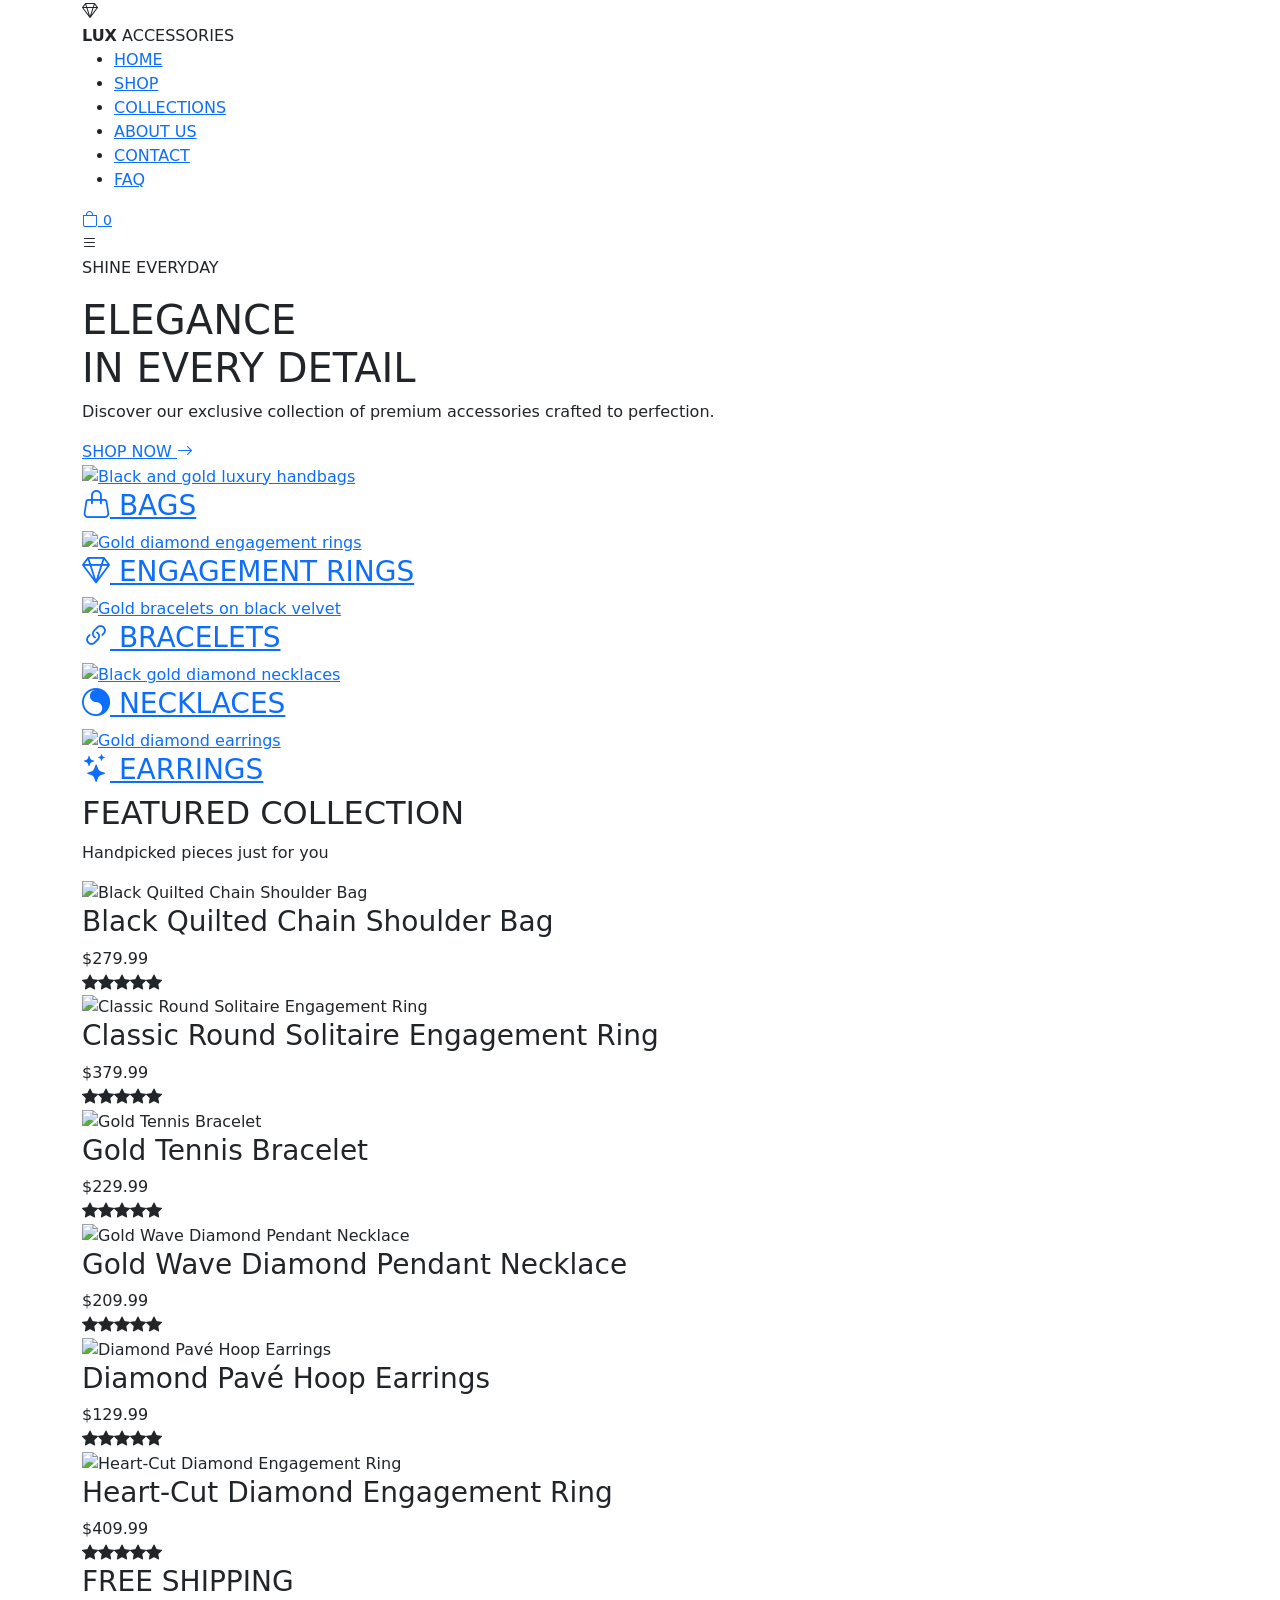
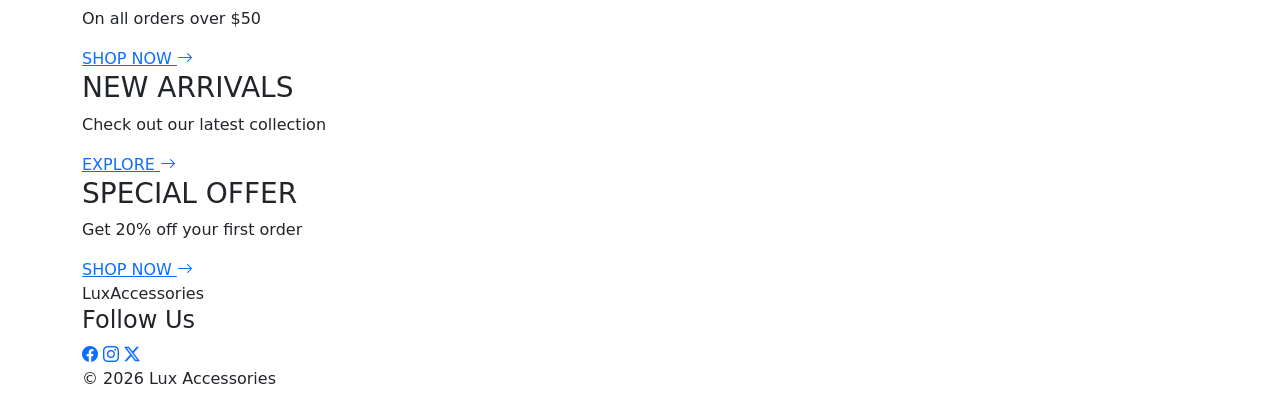
==== index.html @ 7078e69f "Add initial index.html file with layout and content for the homepage" ====
<!DOCTYPE html>
<html lang="en">
<head>
    <meta charset="UTF-8">
    <meta name="viewport" content="width=device-width, initial-scale=1.0">
    <title>Lux Accessories</title>

    <link href="https://cdn.jsdelivr.net/npm/bootstrap@5.3.3/dist/css/bootstrap.min.css" rel="stylesheet">
    <link rel="preconnect" href="https://fonts.googleapis.com">
    <link href="https://fonts.googleapis.com/css2?family=Cormorant+Garamond:wght@500;600;700&family=Montserrat:wght@400;500;600;700&display=swap" rel="stylesheet">
    <link rel="stylesheet" href="css/style.css">
    <link rel="stylesheet" href="https://cdn.jsdelivr.net/npm/bootstrap-icons@1.11.3/font/bootstrap-icons.min.css">
</head>
<body class="home-page">

    <main>

        <section class="home-hero" style="--hero-image:url('../images/hero-banner.png');">
            <div class="hero-layer"></div>

            <div class="container hero-shell">

                <header class="home-header">
                <nav class="navbar-custom home-topbar">
                    <div class="home-logo">



                        
                        <i class="bi bi-gem"></i>
                        <div>
                            <strong>LUX</strong>
                            <span>ACCESSORIES</span>
                        </div>
                    </div>

                    <ul class="nav-menu">
                        <li><a href="index.html" class="is-active">HOME</a></li>
                        <li><a href="products.html">SHOP</a></li>
                        <li><a href="collections.html">COLLECTIONS</a></li>
                        <li><a href="about.html">ABOUT US</a></li>
                        <li><a href="contact.html">CONTACT</a></li>
                        <li><a href="faq.html">FAQ</a></li>
                    </ul>

                    <div class="top-actions">
                        <a href="products.html" aria-label="Cart" class="cart-icon">
                            <i class="bi bi-bag"></i>
                            <small class="cart-count">0</small>
                        </a>
                    </div>

                    <div class="menu-btn" aria-label="Toggle navigation" role="button" tabindex="0">
                        <i class="bi bi-list"></i>
                    </div>
                </nav>
                </header>

                <div class="hero-content home-hero-content">
                    <p class="eyebrow">SHINE EVERYDAY</p>
                    <h1>
                        ELEGANCE<br>
                        IN EVERY <span>DETAIL</span>
                    </h1>
                    <p class="hero-sub">
                        Discover our exclusive collection of premium accessories crafted to perfection.
                    </p>
                    <a href="products.html" class="hero-btn">SHOP NOW <i class="bi bi-arrow-right"></i></a>
                </div>
            </div>
        </section>

        <section class="home-categories container">
            <article class="home-category-card">
                <a href="products.html?category=Bags">
                    <img src="images/black-quilted-chain-shoulder-bag.png" alt="Black and gold luxury handbags">
                    <h3><i class="bi bi-handbag"></i> BAGS</h3>
                </a>
            </article>

            <article class="home-category-card">
                <a href="products.html?category=Engagement%20Rings">
                    <img src="images/classic-round-solitaire-engagement-ring.png" alt="Gold diamond engagement rings">
                    <h3><i class="bi bi-gem"></i> ENGAGEMENT RINGS</h3>
                </a>
            </article>

            <article class="home-category-card">
                <a href="products.html?category=Bracelets">
                    <img src="images/bracelets-category-banner.png" alt="Gold bracelets on black velvet">
                    <h3><i class="bi bi-link-45deg"></i> BRACELETS</h3>
                </a>
            </article>

            <article class="home-category-card">
                <a href="products.html?category=Necklaces">
                    <img src="images/gold-wave-diamond-pendant-necklace.png" alt="Black gold diamond necklaces">
                    <h3><i class="bi bi-brilliance"></i> NECKLACES</h3>
                </a>
            </article>

            <article class="home-category-card">
                <a href="products.html?category=Earrings">
                    <img src="images/diamond-pave-hoop-earrings.png" alt="Gold diamond earrings">
                    <h3><i class="bi bi-stars"></i> EARRINGS</h3>
                </a>
            </article>
        </section>

        <section class="home-featured container">
            <div class="lux-title">
                <h2>FEATURED COLLECTION</h2>
                <p>Handpicked pieces just for you</p>
            </div>

            <div class="home-products-grid">

                <article class="home-product-card">
                    <img src="images/black-quilted-chain-shoulder-bag.png" alt="Black Quilted Chain Shoulder Bag">
                    <h3>Black Quilted Chain Shoulder Bag</h3>
                    <span>$279.99</span>
                    <div class="rating"><i class="bi bi-star-fill"></i><i class="bi bi-star-fill"></i><i class="bi bi-star-fill"></i><i class="bi bi-star-fill"></i><i class="bi bi-star-fill"></i></div>
                </article>

                <article class="home-product-card">
                    <img src="images/classic-round-solitaire-engagement-ring.png" alt="Classic Round Solitaire Engagement Ring">
                    <h3>Classic Round Solitaire Engagement Ring</h3>
                    <span>$379.99</span>
                    <div class="rating"><i class="bi bi-star-fill"></i><i class="bi bi-star-fill"></i><i class="bi bi-star-fill"></i><i class="bi bi-star-fill"></i><i class="bi bi-star-fill"></i></div>
                </article>

                <article class="home-product-card">
                    <img src="images/gold-tennis-bracelet.png" alt="Gold Tennis Bracelet">
                    <h3>Gold Tennis Bracelet</h3>
                    <span>$229.99</span>
                    <div class="rating"><i class="bi bi-star-fill"></i><i class="bi bi-star-fill"></i><i class="bi bi-star-fill"></i><i class="bi bi-star-fill"></i><i class="bi bi-star-fill"></i></div>
                </article>

                <article class="home-product-card">
                    <img src="images/gold-wave-diamond-pendant-necklace.png" alt="Gold Wave Diamond Pendant Necklace">
                    <h3>Gold Wave Diamond Pendant Necklace</h3>
                    <span>$209.99</span>
                    <div class="rating"><i class="bi bi-star-fill"></i><i class="bi bi-star-fill"></i><i class="bi bi-star-fill"></i><i class="bi bi-star-fill"></i><i class="bi bi-star-fill"></i></div>
                </article>

                <article class="home-product-card">
                    <img src="images/diamond-pave-hoop-earrings.png" alt="Diamond Pavé Hoop Earrings">
                    <h3>Diamond Pavé Hoop Earrings</h3>
                    <span>$129.99</span>
                    <div class="rating"><i class="bi bi-star-fill"></i><i class="bi bi-star-fill"></i><i class="bi bi-star-fill"></i><i class="bi bi-star-fill"></i><i class="bi bi-star-fill"></i></div>
                </article>

                <article class="home-product-card">
                    <img src="images/heart-cut-diamond-engagement-ring.png" alt="Heart-Cut Diamond Engagement Ring">
                    <h3>Heart-Cut Diamond Engagement Ring</h3>
                    <span>$409.99</span>
                    <div class="rating"><i class="bi bi-star-fill"></i><i class="bi bi-star-fill"></i><i class="bi bi-star-fill"></i><i class="bi bi-star-fill"></i><i class="bi bi-star-fill"></i></div>
                </article>
            </div>
        </section>

        <section class="home-offers container">
            <article class="offer-card offer-shipping">
                <div class="offer-overlay">
                    <h3>FREE SHIPPING</h3>
                    <p>On all orders over $50</p>
                    <a href="products.html">SHOP NOW <i class="bi bi-arrow-right"></i></a>
                </div>
            </article>

            <article class="offer-card offer-arrivals">
                <div class="offer-overlay">
                    <h3>NEW ARRIVALS</h3>
                    <p>Check out our latest collection</p>
                    <a href="collections.html">EXPLORE <i class="bi bi-arrow-right"></i></a>
                </div>
            </article>

            <article class="offer-card offer-special">
                <div class="offer-overlay">
                    <h3>SPECIAL OFFER</h3>
                    <p>Get 20% off your first order</p>
                    <a href="products.html">SHOP NOW <i class="bi bi-arrow-right"></i></a>
                </div>
            </article>
        </section>

    </main>

    <footer class="site-footer">
        <div class="container footer-content">
            <div class="footer-left">
                <div class="logo">Lux<span>Accessories</span></div>
            </div>

            <div class="footer-center">
                <h4>Follow Us</h4>
                <div class="social-icons">
                    <a href="#" aria-label="Facebook"><i class="bi bi-facebook"></i></a>
                    <a href="#" aria-label="Instagram"><i class="bi bi-instagram"></i></a>
                    <a href="#" aria-label="X (Twitter)"><i class="bi bi-twitter-x"></i></a>
                </div>
            </div>

            <div class="footer-right">
                <p>&copy; 2026 Lux Accessories</p>
            </div>
        </div>
    </footer>

    <script src="js/Cart.js"></script>
    <script src="js/script.js"></script>
</body>
</html>
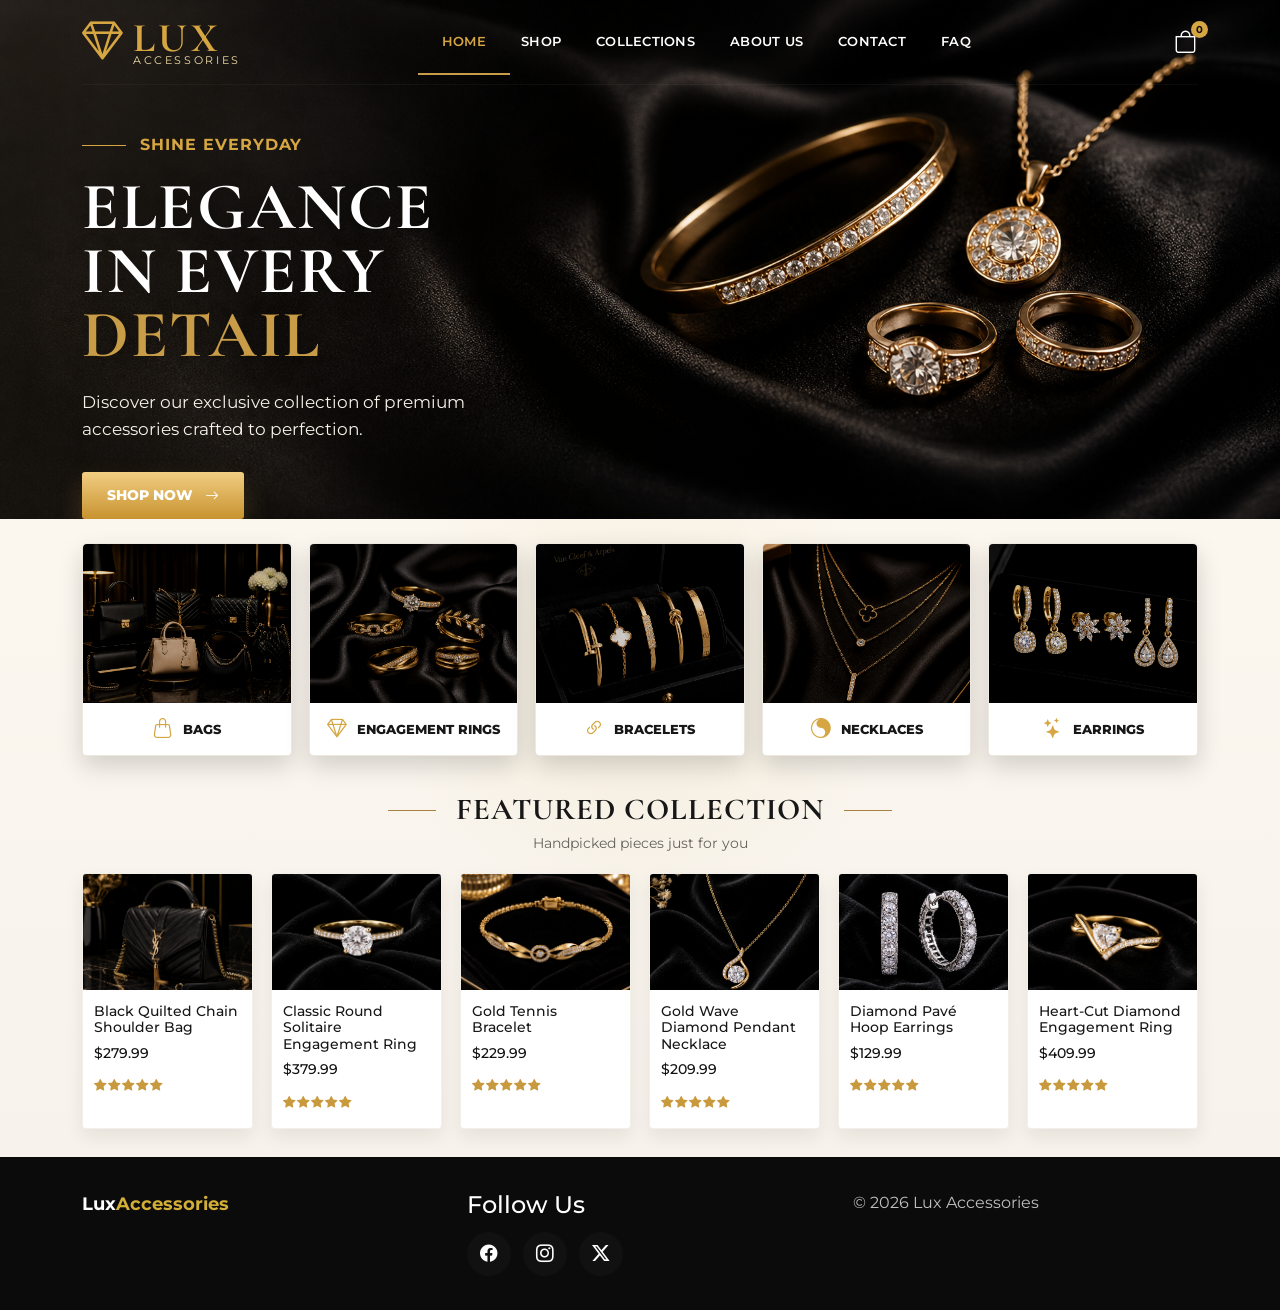
==== commit d3ad91d7: "Update index layout" ====
--- a/index.html
+++ b/index.html
@@ -73,14 +73,14 @@
         <section class="home-categories container">
             <article class="home-category-card">
                 <a href="products.html?category=Bags">
-                    <img src="images/black-quilted-chain-shoulder-bag.png" alt="Black and gold luxury handbags">
+                    <img src="images/Royal Luxury Bags Collection.png" alt="Black and gold luxury handbags">
                     <h3><i class="bi bi-handbag"></i> BAGS</h3>
                 </a>
             </article>
 
             <article class="home-category-card">
                 <a href="products.html?category=Engagement%20Rings">
-                    <img src="images/classic-round-solitaire-engagement-ring.png" alt="Gold diamond engagement rings">
+                    <img src="images/gold-cuff-bangle-bracelet.png" alt="Gold diamond engagement rings">
                     <h3><i class="bi bi-gem"></i> ENGAGEMENT RINGS</h3>
                 </a>
             </article>
@@ -94,14 +94,14 @@
 
             <article class="home-category-card">
                 <a href="products.html?category=Necklaces">
-                    <img src="images/gold-wave-diamond-pendant-necklace.png" alt="Black gold diamond necklaces">
+                    <img src="images/layered-gold-Necklace.png" alt="Black gold diamond necklaces">
                     <h3><i class="bi bi-brilliance"></i> NECKLACES</h3>
                 </a>
             </article>
 
             <article class="home-category-card">
                 <a href="products.html?category=Earrings">
-                    <img src="images/diamond-pave-hoop-earrings.png" alt="Gold diamond earrings">
+                    <img src="images/Royal Elegance Earrings Set.png" alt="Gold diamond earrings">
                     <h3><i class="bi bi-stars"></i> EARRINGS</h3>
                 </a>
             </article>
@@ -159,32 +159,6 @@
             </div>
         </section>
 
-        <section class="home-offers container">
-            <article class="offer-card offer-shipping">
-                <div class="offer-overlay">
-                    <h3>FREE SHIPPING</h3>
-                    <p>On all orders over $50</p>
-                    <a href="products.html">SHOP NOW <i class="bi bi-arrow-right"></i></a>
-                </div>
-            </article>
-
-            <article class="offer-card offer-arrivals">
-                <div class="offer-overlay">
-                    <h3>NEW ARRIVALS</h3>
-                    <p>Check out our latest collection</p>
-                    <a href="collections.html">EXPLORE <i class="bi bi-arrow-right"></i></a>
-                </div>
-            </article>
-
-            <article class="offer-card offer-special">
-                <div class="offer-overlay">
-                    <h3>SPECIAL OFFER</h3>
-                    <p>Get 20% off your first order</p>
-                    <a href="products.html">SHOP NOW <i class="bi bi-arrow-right"></i></a>
-                </div>
-            </article>
-        </section>
-
     </main>
 
     <footer class="site-footer">
--- a/css/style.css
+++ b/css/style.css
@@ -0,0 +1,2317 @@
+/* =========================
+   GOOGLE FONT
+========================= */
+
+*{
+    margin:0;
+    padding:0;
+    box-sizing:border-box;
+}
+
+:root{
+    --gold:#d4af37;
+    --black:#111111;
+    --dark:#1c1c1c;
+    --light:#f8f7f4;
+    --white:#ffffff;
+    --shadow:0 10px 25px rgba(0,0,0,.12);
+    --transition:.35s ease;
+    --lux-hero-image:url("../images/hero-banner.png");
+}
+
+body{
+    font-family:'Montserrat',sans-serif;
+    background:var(--light);
+    color:var(--black);
+    overflow-x:hidden;
+}
+
+/* =========================
+   HEADER
+========================= */
+
+.header{
+    background:var(--black);
+    position:sticky;
+    top:0;
+    z-index:1000;
+}
+
+.navbar-custom{
+    display:flex;
+    justify-content:space-between;
+    align-items:center;
+    min-height:80px;
+}
+
+.logo{
+    font-size:1.8rem;
+    font-weight:700;
+    color:white;
+}
+
+.logo span{
+    color:var(--gold);
+}
+
+.nav-menu{
+    display:flex;
+    gap:30px;
+    list-style:none;
+}
+
+.nav-menu a{
+    color:white;
+    text-decoration:none;
+    transition:var(--transition);
+    font-weight:500;
+}
+
+.nav-menu a:hover{
+    color:var(--gold);
+}
+
+.menu-btn{
+    display:none;
+    color:white;
+    font-size:2rem;
+    cursor:pointer;
+    line-height:1;
+}
+
+/* =========================
+   HERO
+========================= */
+
+.hero{
+    height:90vh;
+
+    background:
+    linear-gradient(
+        rgba(0,0,0,.55),
+        rgba(0,0,0,.55)
+    ),
+    var(--lux-hero-image);
+
+    background-size:cover;
+    background-position:center;
+
+    display:flex;
+    justify-content:center;
+    align-items:center;
+
+    text-align:center;
+
+    position:relative;
+}
+
+.hero-content{
+    color:white;
+    max-width:800px;
+    z-index:2;
+
+    animation:fadeUp 1s ease;
+}
+
+.hero h1{
+    font-size:4rem;
+    margin-bottom:20px;
+}
+
+.hero p{
+    font-size:1.1rem;
+    margin-bottom:30px;
+}
+
+.hero-btn{
+    display:inline-block;
+
+    background:var(--gold);
+
+    color:white;
+
+    text-decoration:none;
+
+    padding:15px 35px;
+
+    border-radius:50px;
+
+    transition:var(--transition);
+}
+
+.hero-btn:hover{
+    transform:translateY(-5px);
+}
+
+/* =========================
+   TITLES
+========================= */
+
+.section-title{
+    text-align:center;
+    margin-bottom:50px;
+}
+
+.section-title h2{
+    font-size:2.3rem;
+    margin-bottom:10px;
+}
+
+.section-title p{
+    color:#666;
+}
+
+/* =========================
+   CATEGORIES
+========================= */
+
+.categories{
+    padding:100px 0;
+}
+
+.categories-grid{
+
+    display:grid;
+
+    grid-template-columns:
+    repeat(3,1fr);
+
+    gap:25px;
+}
+
+.category-card{
+
+    background:white;
+
+    border-radius:20px;
+
+    overflow:hidden;
+
+    box-shadow:var(--shadow);
+
+    transition:var(--transition);
+}
+
+.category-card:hover{
+    transform:translateY(-10px);
+}
+
+.category-card img{
+
+    width:100%;
+
+    height:260px;
+
+    object-fit:cover;
+}
+
+.category-card h3{
+    text-align:center;
+    padding:20px;
+}
+
+/* =========================
+   FEATURED PRODUCTS
+========================= */
+
+.featured-products{
+    background:white;
+    padding:100px 0;
+}
+
+.products-grid{
+
+    display:grid;
+
+    grid-template-columns:
+    repeat(4,1fr);
+
+    gap:25px;
+}
+
+.product-card{
+
+    background:white;
+
+    border-radius:20px;
+
+    overflow:hidden;
+
+    box-shadow:var(--shadow);
+
+    transition:var(--transition);
+
+    text-align:center;
+}
+
+.product-card:hover{
+    transform:translateY(-10px);
+}
+
+.product-card img{
+    width:100%;
+    height:300px;
+    object-fit:cover;
+}
+
+.product-card h3{
+    margin-top:20px;
+}
+
+.product-card span{
+    display:block;
+    color:var(--gold);
+    font-weight:700;
+    padding:15px 0 25px;
+}
+
+/* =========================
+   PROMOTIONS
+========================= */
+
+.promotions{
+
+    padding:100px 0;
+
+    display:grid;
+
+    grid-template-columns:
+    repeat(3,1fr);
+
+    gap:25px;
+}
+
+.promo-card{
+
+    background:
+    linear-gradient(
+        135deg,
+        #111,
+        #333
+    );
+
+    color:white;
+
+    text-align:center;
+
+    border-radius:20px;
+
+    padding:50px 25px;
+
+    transition:var(--transition);
+}
+
+.promo-card:hover{
+    transform:scale(1.03);
+}
+
+.promo-card h3{
+    color:var(--gold);
+    margin-bottom:10px;
+}
+
+/* =========================
+   NEWSLETTER
+========================= */
+
+.newsletter{
+
+    background:var(--black);
+
+    color:white;
+
+    text-align:center;
+
+    padding:100px 20px;
+}
+
+.newsletter h2{
+    margin-bottom:15px;
+}
+
+.newsletter p{
+    margin-bottom:30px;
+}
+
+.newsletter-form{
+
+    display:flex;
+
+    justify-content:center;
+
+    gap:15px;
+
+    flex-wrap:wrap;
+}
+
+.newsletter-form input{
+
+    width:350px;
+
+    padding:15px;
+
+    border:none;
+
+    border-radius:50px;
+}
+
+.newsletter-form button{
+
+    border:none;
+
+    background:var(--gold);
+
+    color:white;
+
+    padding:15px 30px;
+
+    border-radius:50px;
+
+    cursor:pointer;
+
+    transition:var(--transition);
+}
+
+.newsletter-form button:hover{
+    opacity:.9;
+}
+
+/* =========================
+   FOOTER
+========================= */
+
+footer{
+
+    background:#0b0b0b;
+
+    color:white;
+
+    padding:70px 0;
+}
+
+.footer-content{
+
+    display:grid;
+
+    grid-template-columns:
+    repeat(3,1fr);
+
+    gap:40px;
+}
+
+/* Footer - social icons */
+.site-footer .footer-left .logo{
+    color:white;
+    font-size:1.1rem;
+}
+
+.site-footer .footer-center h4{
+    margin-bottom:12px;
+}
+
+.social-icons{
+    display:flex;
+    gap:12px;
+    align-items:center;
+    justify-content:flex-start;
+}
+
+.social-icons a{
+    display:inline-flex;
+    width:44px;
+    height:44px;
+    border-radius:50%;
+    background:#111;
+    color:white;
+    align-items:center;
+    justify-content:center;
+    text-decoration:none;
+    transition:var(--transition);
+}
+
+.social-icons a:hover{
+    transform:translateY(-4px);
+    background:var(--gold);
+    color:#fff;
+}
+
+.social-icons i{
+    font-size:1.1rem;
+}
+
+.footer-right p{
+    color:#bfbfbf;
+}
+
+/* Category link fills card */
+.category-link{
+    display:block;
+    color:inherit;
+    text-decoration:none;
+}
+
+.category-card .category-link img{
+    width:100%;
+    height:260px;
+    object-fit:cover;
+    display:block;
+}
+
+/* Golden product highlights */
+.product-card.gold{
+    border:2px solid rgba(212,175,55,0.95);
+    box-shadow:0 10px 30px rgba(212,175,55,0.08);
+    background:linear-gradient(180deg,#fff 0%, #fffaf0 100%);
+}
+
+.product-card.gold h3,
+.product-card.gold span{
+    color:var(--gold);
+}
+
+/* Responsive tweaks for products grid */
+.products-grid{
+    display:grid;
+    grid-template-columns:repeat(auto-fill,minmax(220px,1fr));
+    gap:25px;
+}
+
+/* =========================
+   ANIMATION
+========================= */
+
+@keyframes fadeUp{
+
+    from{
+        opacity:0;
+        transform:translateY(40px);
+    }
+
+    to{
+        opacity:1;
+        transform:translateY(0);
+    }
+}
+
+/* =========================
+   RESPONSIVE
+========================= */
+
+@media(max-width:992px){
+
+    .products-grid{
+        grid-template-columns:repeat(2,1fr);
+    }
+
+    .categories-grid{
+        grid-template-columns:repeat(2,1fr);
+    }
+
+    .promotions{
+        grid-template-columns:1fr;
+    }
+
+    .footer-content{
+        grid-template-columns:1fr;
+        text-align:center;
+    }
+}
+
+@media(max-width:768px){
+
+    .navbar-custom{
+        position:relative;
+    }
+
+    .menu-btn{
+        display:block;
+    }
+
+    .nav-menu{
+        position:absolute;
+        top:80px;
+        left:-100%;
+        width:100%;
+        background:#111;
+        flex-direction:column;
+        text-align:center;
+        padding:30px 0;
+        transition:.4s;
+        gap:0;
+        z-index:1000;
+    }
+
+    .nav-menu.active{
+        left:0;
+    }
+
+    .nav-menu li{
+        width:100%;
+    }
+
+    .nav-menu a{
+        display:block;
+        padding:12px 0;
+    }
+
+    .hero h1{
+        font-size:2.4rem;
+    }
+
+    .categories-grid{
+        grid-template-columns:1fr;
+    }
+
+    .products-grid{
+        grid-template-columns:1fr;
+    }
+
+    .newsletter-form{
+        flex-direction:column;
+        align-items:center;
+    }
+
+    .newsletter-form input{
+        width:100%;
+        max-width:400px;
+    }
+}
+
+
+/* ======================
+   PAGE BANNER
+====================== */
+
+.page-banner{
+
+    background:
+    linear-gradient(
+        rgba(0,0,0,.7),
+        rgba(0,0,0,.7)
+    ),
+    var(--lux-hero-image);
+
+    background-size:cover;
+    background-position:center;
+
+    padding:120px 20px;
+
+    text-align:center;
+
+    color:white;
+}
+
+.page-banner h1{
+    font-size:3rem;
+    margin-bottom:10px;
+}
+
+.page-banner p{
+    font-size:1.1rem;
+}
+
+
+/* ======================
+   COLLECTIONS
+====================== */
+
+.collections-section{
+    padding:100px 0;
+}
+
+.collection-box{
+
+    display:grid;
+
+    grid-template-columns:
+    1fr 1fr;
+
+    gap:40px;
+
+    align-items:center;
+
+    margin-bottom:80px;
+}
+
+.collection-box img{
+
+    width:100%;
+
+    height:400px;
+
+    object-fit:cover;
+
+    border-radius:20px;
+
+    box-shadow:var(--shadow);
+}
+
+.collection-content h2{
+
+    color:var(--gold);
+
+    margin-bottom:15px;
+
+    font-size:2rem;
+}
+
+.collection-content p{
+
+    line-height:1.8;
+
+    color:#666;
+}
+
+@media(max-width:768px){
+
+    .collection-box{
+
+        grid-template-columns:1fr;
+    }
+}
+
+
+/* ======================
+   ABOUT
+====================== */
+
+.about-section{
+    padding:100px 0;
+}
+
+.about-grid{
+
+    display:grid;
+
+    grid-template-columns:
+    1fr 1fr;
+
+    gap:50px;
+
+    align-items:center;
+}
+
+.about-grid img{
+
+    width:100%;
+
+    border-radius:20px;
+
+    box-shadow:var(--shadow);
+}
+
+.about-content h2{
+
+    color:var(--gold);
+
+    margin-bottom:20px;
+}
+
+.about-content p{
+
+    margin-bottom:20px;
+
+    line-height:1.8;
+}
+
+.stats-section{
+
+    background:var(--black);
+
+    padding:80px 0;
+
+    color:white;
+}
+
+.stats-grid{
+
+    display:grid;
+
+    grid-template-columns:
+    repeat(3,1fr);
+
+    gap:30px;
+}
+
+.stat-box{
+
+    text-align:center;
+}
+
+.stat-box h2{
+
+    color:var(--gold);
+
+    font-size:3rem;
+}
+
+@media(max-width:768px){
+
+    .about-grid{
+        grid-template-columns:1fr;
+    }
+
+    .stats-grid{
+        grid-template-columns:1fr;
+    }
+}
+
+/* ======================
+   CONTACT
+====================== */
+
+.contact-section{
+    padding:100px 0;
+}
+
+.contact-grid{
+
+    display:grid;
+
+    grid-template-columns:
+    1fr 1fr;
+
+    gap:50px;
+}
+
+.contact-info h2{
+
+    color:var(--gold);
+
+    margin-bottom:20px;
+}
+
+.contact-info p{
+
+    line-height:1.8;
+}
+
+.info-box{
+
+    margin-top:25px;
+
+    padding:20px;
+
+    background:white;
+
+    border-radius:15px;
+
+    box-shadow:var(--shadow);
+}
+
+.contact-form{
+
+    background:white;
+
+    padding:40px;
+
+    border-radius:20px;
+
+    box-shadow:var(--shadow);
+
+    display:flex;
+
+    flex-direction:column;
+
+    gap:20px;
+}
+
+.contact-form input,
+.contact-form textarea{
+
+    padding:15px;
+
+    border:1px solid #ddd;
+
+    border-radius:10px;
+
+    outline:none;
+
+    transition:.3s;
+}
+
+.contact-form input:focus,
+.contact-form textarea:focus{
+
+    border-color:var(--gold);
+}
+
+.contact-form button{
+
+    border:none;
+
+    background:var(--gold);
+
+    color:white;
+
+    padding:15px;
+
+    border-radius:10px;
+
+    cursor:pointer;
+
+    transition:.3s;
+}
+
+.contact-form button:hover{
+
+    transform:translateY(-3px);
+}
+
+@media(max-width:768px){
+
+    .contact-grid{
+        grid-template-columns:1fr;
+    }
+}
+
+/* ======================
+   HOME LUXURY LANDING
+====================== */
+
+.home-page{
+    background:#f7f3ec;
+    color:#171717;
+}
+
+.home-page main{
+    background:
+        radial-gradient(circle at 50% 58%, rgba(201,157,72,.1), transparent 28%),
+        linear-gradient(180deg,#fffaf1 0%,#f7f3ec 100%);
+}
+
+.home-hero{
+    min-height:500px;
+    background:var(--hero-image, var(--lux-hero-image));
+    background-size:cover;
+    background-position:center right;
+    color:#fff;
+    position:relative;
+    overflow:hidden;
+}
+
+.home-hero::after{
+    content:"";
+    position:absolute;
+    inset:auto 0 0;
+    height:110px;
+    background:transparent;
+    pointer-events:none;
+}
+
+.hero-layer{
+    position:absolute;
+    inset:0;
+    background:transparent;
+    mix-blend-mode:normal;
+    opacity:0;
+}
+
+.hero-shell{
+    min-height:500px;
+    position:relative;
+    z-index:2;
+}
+
+.home-topbar{
+    min-height:84px;
+    border-bottom:1px solid rgba(255,255,255,.04);
+}
+
+.home-logo{
+    display:flex;
+    align-items:center;
+    gap:10px;
+    color:#d5a642;
+    line-height:1;
+}
+
+.home-logo i{
+    font-size:2.55rem;
+}
+
+.home-logo strong{
+    display:block;
+    font-family:'Cormorant Garamond',serif;
+    font-size:2.55rem;
+    letter-spacing:.08em;
+    font-weight:700;
+}
+
+.home-logo span{
+    display:block;
+    color:#f0dca8;
+    font-size:.68rem;
+    letter-spacing:.24em;
+    margin-top:-3px;
+}
+
+.home-topbar .nav-menu{
+    align-items:stretch;
+    gap:35px;
+    margin:0;
+    padding:0;
+}
+
+.home-topbar .nav-menu a{
+    display:flex;
+    align-items:center;
+    min-height:84px;
+    color:#fff;
+    font-size:.83rem;
+    font-weight:600;
+    letter-spacing:.02em;
+    position:relative;
+}
+
+.home-topbar .nav-menu a::after{
+    content:"";
+    position:absolute;
+    left:50%;
+    right:50%;
+    bottom:9px;
+    height:2px;
+    background:#c99d48;
+    transition:var(--transition);
+}
+
+.home-topbar .nav-menu a:hover,
+.home-topbar .nav-menu a.is-active{
+    color:#d5a642;
+}
+
+.home-topbar .nav-menu a:hover::after,
+.home-topbar .nav-menu a.is-active::after{
+    left:-24px;
+    right:-24px;
+}
+
+.top-actions{
+    display:flex;
+    align-items:center;
+    gap:26px;
+}
+
+.top-actions a{
+    color:#fff;
+    text-decoration:none;
+    position:relative;
+    display:inline-flex;
+    align-items:center;
+    justify-content:center;
+    width:26px;
+    height:26px;
+    transition:var(--transition);
+}
+
+.top-actions a:hover{
+    color:#d5a642;
+    transform:translateY(-2px);
+}
+
+.top-actions i{
+    font-size:1.42rem;
+}
+
+.cart-icon small{
+    position:absolute;
+    top:-8px;
+    right:-10px;
+    width:17px;
+    height:17px;
+    border-radius:50%;
+    background:#d5a642;
+    color:#111;
+    display:grid;
+    place-items:center;
+    font-size:.64rem;
+    font-weight:700;
+}
+
+.home-hero-content{
+    width:min(520px,100%);
+    padding-top:48px;
+    color:#fff;
+}
+
+.home-hero-content .eyebrow{
+    display:flex;
+    align-items:center;
+    gap:14px;
+    color:#d5a642;
+    font-size:1rem;
+    font-weight:700;
+    letter-spacing:.06em;
+    margin-bottom:18px;
+}
+
+.home-hero-content .eyebrow::before{
+    content:"";
+    width:44px;
+    height:1px;
+    background:#d5a642;
+}
+
+.home-hero-content h1{
+    font-family:'Cormorant Garamond',serif;
+    font-size:clamp(3rem,5.2vw,4.65rem);
+    line-height:.96;
+    letter-spacing:.025em;
+    font-weight:700;
+    margin:0 0 22px;
+    text-shadow:0 6px 24px rgba(0,0,0,.48);
+}
+
+.home-hero-content h1 span{
+    color:#c99d48;
+}
+
+.hero-sub{
+    width:min(440px,100%);
+    font-size:1.05rem;
+    line-height:1.65;
+    color:#f6f2ea;
+    margin-bottom:28px;
+}
+
+.home-page .hero-btn{
+    display:inline-flex;
+    align-items:center;
+    gap:12px;
+    border-radius:3px;
+    padding:13px 25px;
+    background:linear-gradient(180deg,#f1ce82,#c8922f);
+    color:#fff;
+    font-size:.86rem;
+    font-weight:800;
+    box-shadow:0 12px 26px rgba(201,157,72,.23);
+}
+
+.home-page .hero-btn:hover{
+    color:#fff;
+    transform:translateY(-3px);
+    box-shadow:0 18px 34px rgba(201,157,72,.3);
+}
+
+.hero-dots{
+    position:absolute;
+    left:50%;
+    bottom:24px;
+    transform:translateX(-50%);
+    display:flex;
+    align-items:center;
+    gap:8px;
+    z-index:3;
+}
+
+.hero-dots span{
+    width:10px;
+    height:10px;
+    border-radius:50%;
+    background:#fff;
+    box-shadow:0 1px 9px rgba(0,0,0,.25);
+    cursor:pointer;
+    transition:var(--transition);
+}
+
+.hero-dots .active{
+    background:#d5a642;
+    transform:scale(1.15);
+}
+
+.home-categories{
+    display:grid;
+    grid-template-columns:repeat(5,minmax(0,1fr));
+    gap:17px;
+    padding-top:24px;
+    padding-bottom:34px;
+}
+
+.home-category-card{
+    background:#fff;
+    border:1px solid rgba(137,100,38,.14);
+    border-radius:5px;
+    overflow:hidden;
+    box-shadow:0 10px 24px rgba(0,0,0,.16);
+    transition:var(--transition);
+}
+
+.home-category-card:hover{
+    transform:translateY(-5px);
+    box-shadow:0 14px 28px rgba(26,20,12,.14);
+}
+
+.home-category-card a{
+    color:#171717;
+    display:block;
+    text-decoration:none;
+}
+
+.home-category-card img{
+    width:100%;
+    aspect-ratio:1.3/1;
+    height:auto;
+    display:block;
+    object-fit:cover;
+    filter:saturate(.92) contrast(1.08) brightness(.86);
+}
+
+.home-category-card h3{
+    min-height:52px;
+    margin:0;
+    display:flex;
+    align-items:center;
+    justify-content:center;
+    gap:10px;
+    flex-wrap:wrap;
+    line-height:1.2;
+    text-align:center;
+    font-size:.82rem;
+    font-weight:800;
+    padding:8px;
+    background:#fff;
+}
+
+.home-category-card i{
+    color:#d5a642;
+    font-size:1.24rem;
+}
+
+.home-featured{
+    padding-top:2px;
+    padding-bottom:28px;
+}
+
+.lux-title{
+    text-align:center;
+    margin-bottom:18px;
+}
+
+.lux-title h2{
+    display:flex;
+    align-items:center;
+    justify-content:center;
+    gap:20px;
+    font-family:'Cormorant Garamond',serif;
+    font-size:1.9rem;
+    font-weight:700;
+    letter-spacing:.03em;
+    margin:0 0 4px;
+}
+
+.lux-title h2::before,
+.lux-title h2::after{
+    content:"";
+    width:48px;
+    height:1px;
+    background:#a78142;
+}
+
+.lux-title p{
+    color:#68635e;
+    font-size:.9rem;
+    margin:0;
+}
+
+.home-products-grid{
+    display:grid;
+    grid-template-columns:repeat(6,minmax(0,1fr));
+    gap:18px;
+}
+
+.home-product-card{
+    background:#fff;
+    border:1px solid rgba(137,100,38,.1);
+    border-radius:4px;
+    overflow:hidden;
+    box-shadow:0 8px 18px rgba(26,20,12,.08);
+    transition:var(--transition);
+}
+
+.home-product-card:hover{
+    transform:translateY(-5px);
+    box-shadow:0 14px 28px rgba(26,20,12,.13);
+}
+
+.home-product-card img{
+    width:100%;
+    aspect-ratio:1.45/1;
+    height:auto;
+    object-fit:cover;
+    display:block;
+    filter:none;
+}
+
+.home-product-card h3{
+    margin:13px 11px 7px;
+    font-size:.85rem;
+    font-weight:500;
+    color:#171717;
+}
+
+.home-product-card span{
+    display:block;
+    margin:0 11px 13px;
+    color:#111;
+    font-size:.88rem;
+    font-weight:500;
+}
+
+.home-product-card .rating{
+    display:flex;
+    gap:2px;
+    color:#c9993d;
+    font-size:.78rem;
+    margin:0 11px 16px;
+}
+
+.home-offers{
+    display:grid;
+    grid-template-columns:1fr 1fr 1fr;
+    gap:12px;
+    padding-bottom:10px;
+}
+
+.offer-card{
+    min-height:150px;
+    border-radius:4px;
+    overflow:hidden;
+    background-size:cover;
+    background-position:center;
+    position:relative;
+    color:#fff;
+}
+
+.offer-card::before{
+    content:"";
+    position:absolute;
+    inset:0;
+    background:linear-gradient(90deg,rgba(0,0,0,.82),rgba(0,0,0,.35));
+}
+
+.offer-shipping{
+    background-image:url("../images/gold-bracelet-lifestyle.png");
+}
+
+.offer-arrivals{
+    background-image:url("../images/silver-diamond-leaf-pendant-necklace.png");
+    color:#fff;
+}
+
+.offer-arrivals::before{
+    background:linear-gradient(90deg,rgba(0,0,0,.78),rgba(0,0,0,.22));
+}
+
+.offer-special{
+    background-image:url("../images/rose-gold-oval-halo-engagement-ring.png");
+}
+
+.offer-overlay{
+    min-height:150px;
+    position:relative;
+    z-index:1;
+    display:flex;
+    flex-direction:column;
+    justify-content:center;
+    align-items:flex-start;
+    padding:24px 32px;
+}
+
+.offer-arrivals .offer-overlay{
+    align-items:center;
+    text-align:left;
+}
+
+.offer-card h3{
+    font-family:'Cormorant Garamond',serif;
+    font-size:1.25rem;
+    font-weight:700;
+    letter-spacing:.04em;
+    margin:0 0 8px;
+}
+
+.offer-card p{
+    font-size:.84rem;
+    margin:0 0 14px;
+}
+
+.offer-card a{
+    color:inherit;
+    text-decoration:none;
+    font-size:.82rem;
+    font-weight:800;
+    border-bottom:1px solid currentColor;
+}
+
+.offer-card a i{
+    color:#d5a642;
+    margin-left:8px;
+}
+
+.home-page .site-footer{
+    padding:34px 0;
+}
+
+@media(max-width:1200px){
+    .home-categories,
+    .home-products-grid{
+        grid-template-columns:repeat(3,minmax(0,1fr));
+    }
+
+    .home-topbar .nav-menu{
+        gap:22px;
+    }
+}
+
+@media(max-width:992px){
+    .home-hero{
+        background-position:center;
+    }
+
+    .home-topbar .nav-menu{
+        position:absolute;
+        top:84px;
+        left:-120%;
+        width:100%;
+        background:rgba(5,5,5,.96);
+        backdrop-filter:blur(12px);
+        flex-direction:column;
+        text-align:center;
+        padding:18px 0;
+        gap:0;
+        z-index:20;
+    }
+
+    .home-topbar .nav-menu.active{
+        left:0;
+    }
+
+    .home-topbar .nav-menu a{
+        justify-content:center;
+        min-height:48px;
+    }
+
+    .home-topbar .nav-menu a::after{
+        display:none;
+    }
+
+    .home-topbar .menu-btn{
+        display:block;
+        order:4;
+        font-size:1.8rem;
+    }
+
+    .top-actions{
+        gap:14px;
+        margin-left:auto;
+        margin-right:18px;
+    }
+
+    .home-offers{
+        grid-template-columns:1fr;
+    }
+}
+
+@media(max-width:768px){
+    .home-hero,
+    .hero-shell{
+        min-height:620px;
+    }
+
+    .home-hero{
+        background:
+            linear-gradient(180deg,rgba(0,0,0,.74),rgba(0,0,0,.72)),
+            var(--hero-image);
+        background-size:cover;
+        background-position:center;
+    }
+
+    .home-topbar{
+        min-height:74px;
+    }
+
+    .home-logo strong{
+        font-size:2rem;
+    }
+
+    .home-logo i{
+        font-size:2rem;
+    }
+
+    .home-logo span{
+        font-size:.55rem;
+    }
+
+    .top-actions a:not(.cart-icon){
+        display:none;
+    }
+
+    .home-hero-content{
+        padding-top:78px;
+    }
+
+    .home-hero-content h1{
+        font-size:3.05rem;
+    }
+
+    .home-categories,
+    .home-products-grid{
+        grid-template-columns:repeat(2,minmax(0,1fr));
+        gap:14px;
+    }
+
+    .lux-title h2{
+        font-size:1.55rem;
+        gap:12px;
+    }
+
+    .lux-title h2::before,
+    .lux-title h2::after{
+        width:28px;
+    }
+
+    .offer-overlay{
+        padding:24px;
+    }
+}
+
+@media(max-width:480px){
+    .home-categories,
+    .home-products-grid{
+        grid-template-columns:1fr;
+    }
+
+    .home-category-card img,
+    .home-product-card img{
+        aspect-ratio:1.7/1;
+    }
+
+    .home-hero-content h1{
+        font-size:2.55rem;
+    }
+
+    .hero-sub{
+        font-size:.95rem;
+    }
+}
+
+/* ======================
+   INNER LUXURY PAGES
+====================== */
+
+.inner-page{
+    background:#f7f3ec;
+    color:#171717;
+}
+
+.inner-page main{
+    background:
+        radial-gradient(circle at 18% 18%, rgba(213,166,66,.11), transparent 22%),
+        linear-gradient(180deg,#fffaf1 0%,#f7f3ec 52%,#f3ece0 100%);
+}
+
+.inner-page .header{
+    background:rgba(5,5,5,.97);
+    border-bottom:1px solid rgba(213,166,66,.18);
+    box-shadow:0 10px 30px rgba(0,0,0,.18);
+}
+
+.inner-page .navbar-custom{
+    min-height:84px;
+}
+
+.inner-logo strong{
+    font-size:2.2rem;
+}
+
+.inner-logo i{
+    font-size:2.15rem;
+}
+
+.inner-page .nav-menu{
+    gap:30px;
+    align-items:stretch;
+    margin:0;
+    padding:0;
+}
+
+.inner-page .nav-menu a{
+    display:flex;
+    align-items:center;
+    min-height:84px;
+    color:#fff;
+    font-size:.8rem;
+    font-weight:700;
+    letter-spacing:.03em;
+    position:relative;
+}
+
+.inner-page .nav-menu a::after{
+    content:"";
+    position:absolute;
+    left:50%;
+    right:50%;
+    bottom:10px;
+    height:2px;
+    background:#d5a642;
+    transition:var(--transition);
+}
+
+.inner-page .nav-menu a:hover,
+.inner-page .nav-menu a.is-active{
+    color:#d5a642;
+}
+
+.inner-page .nav-menu a:hover::after,
+.inner-page .nav-menu a.is-active::after{
+    left:-18px;
+    right:-18px;
+}
+
+.inner-page .page-banner{
+    min-height:310px;
+    display:flex;
+    align-items:center;
+    padding:82px 20px;
+    background:
+        linear-gradient(90deg,rgba(0,0,0,.9),rgba(0,0,0,.48),rgba(0,0,0,.22)),
+        var(--lux-hero-image);
+    background-size:cover;
+    background-position:center right;
+    text-align:left;
+}
+
+.collections-page .page-banner,
+.about-page .page-banner,
+.contact-page .page-banner,
+.faq-page .page-banner{
+    background-image:
+        linear-gradient(90deg,rgba(0,0,0,.9),rgba(0,0,0,.48),rgba(0,0,0,.22)),
+        var(--lux-hero-image);
+}
+
+.inner-page .page-banner h1{
+    font-family:'Cormorant Garamond',serif;
+    font-size:clamp(2.9rem,5vw,4.7rem);
+    line-height:.96;
+    letter-spacing:.03em;
+    margin-bottom:14px;
+    text-shadow:0 8px 28px rgba(0,0,0,.45);
+}
+
+.inner-page .page-banner h1::before{
+    content:"";
+    display:block;
+    width:48px;
+    height:1px;
+    background:#d5a642;
+    margin-bottom:16px;
+}
+
+.inner-page .page-banner p{
+    color:#f2eadc;
+    max-width:480px;
+    line-height:1.7;
+    margin:0;
+}
+
+.product-filters{
+    padding:34px 0 26px;
+}
+
+.product-filters .filter-btn{
+    border-radius:3px;
+    padding:10px 18px;
+    border-color:#b68a35;
+    color:#1b1711;
+    font-size:.78rem;
+    font-weight:800;
+    letter-spacing:.03em;
+    box-shadow:none;
+}
+
+.product-filters .btn-dark,
+.product-filters .filter-btn:hover{
+    background:linear-gradient(180deg,#f0cd82,#c7922f);
+    border-color:#c7922f;
+    color:#fff;
+}
+
+.inner-page .products-grid{
+    grid-template-columns:repeat(4,minmax(0,1fr));
+    gap:20px;
+}
+
+.inner-page .product-card{
+    border:1px solid rgba(137,100,38,.12);
+    border-radius:5px;
+    box-shadow:0 10px 22px rgba(26,20,12,.08);
+    text-align:left;
+    background:#fff;
+    display:flex;
+    flex-direction:column;
+}
+
+.inner-page .product-card.gold{
+    border-color:rgba(213,166,66,.28);
+    background:#fff;
+    box-shadow:0 10px 24px rgba(213,166,66,.1);
+}
+
+.inner-page .product-card img{
+    aspect-ratio:1.2/1;
+    height:auto;
+    display:block;
+    object-fit:cover;
+    filter:none;
+}
+
+.inner-page .product-card h3{
+    margin:14px 14px 7px;
+    font-size:.94rem;
+    font-weight:600;
+    color:#171717;
+    min-height:2.4em;
+}
+
+.inner-page .product-card span{
+    display:block;
+    color:#c8922f;
+    margin:0 14px 34px;
+    padding:0;
+    font-size:.94rem;
+    font-weight:600;
+    position:relative;
+}
+
+.inner-page .product-card span::after{
+    content:"\2605\2605\2605\2605\2605";
+    position:absolute;
+    left:0;
+    top:28px;
+    color:#c9993d;
+    font-size:.78rem;
+    letter-spacing:.08em;
+}
+
+.inner-page .product-card .add-to-cart-btn{
+    display:block;
+    width:calc(100% - 28px);
+    margin:auto 14px 14px;
+    padding:10px 18px;
+    border:1px solid #c7922f;
+    border-radius:3px;
+    background:linear-gradient(180deg,#f0cd82,#c7922f);
+    color:#1b1711;
+    font-size:.78rem;
+    font-weight:800;
+    letter-spacing:.03em;
+    cursor:pointer;
+    transition:background .2s ease,color .2s ease;
+}
+
+.inner-page .product-card .add-to-cart-btn:hover{
+    background:#1b1711;
+    border-color:#1b1711;
+    color:#f0cd82;
+}
+
+.collections-section,
+.about-section,
+.contact-section{
+    padding-top:72px;
+    padding-bottom:72px;
+}
+
+.collection-box{
+    background:rgba(255,255,255,.78);
+    border:1px solid rgba(137,100,38,.08);
+    border-radius:6px;
+    box-shadow:0 14px 32px rgba(26,20,12,.08);
+    gap:0;
+    overflow:hidden;
+    margin-bottom:30px;
+}
+
+.collection-box:nth-child(even) img{
+    order:2;
+}
+
+.collection-box img{
+    height:360px;
+    border-radius:0;
+    box-shadow:none;
+}
+
+.collection-content{
+    padding:42px;
+}
+
+.collection-content h2,
+.about-content h2,
+.contact-info h2{
+    font-family:'Cormorant Garamond',serif;
+    color:#171717;
+    font-size:2.25rem;
+    line-height:1.05;
+}
+
+.collection-content h2::after,
+.about-content h2::after,
+.contact-info h2::after{
+    content:"";
+    display:block;
+    width:48px;
+    height:1px;
+    background:#d5a642;
+    margin:14px 0 18px;
+}
+
+.collection-content p,
+.about-content p,
+.contact-info p{
+    color:#625b52;
+    line-height:1.85;
+}
+
+.about-grid{
+    background:#fff;
+    border-radius:6px;
+    overflow:hidden;
+    gap:0;
+    box-shadow:0 14px 32px rgba(26,20,12,.08);
+}
+
+.about-grid img{
+    height:100%;
+    min-height:430px;
+    object-fit:cover;
+    border-radius:0;
+    box-shadow:none;
+}
+
+.about-content{
+    padding:48px;
+}
+
+.stats-section{
+    background:
+        linear-gradient(90deg,rgba(0,0,0,.92),rgba(0,0,0,.76)),
+        url("../images/gold-bracelet-gift-box.png");
+    background-size:cover;
+    background-position:center;
+    padding:64px 0;
+}
+
+.stat-box{
+    border:1px solid rgba(213,166,66,.28);
+    padding:26px 18px;
+    background:rgba(255,255,255,.04);
+}
+
+.stat-box h2{
+    font-family:'Cormorant Garamond',serif;
+    color:#d5a642;
+}
+
+.contact-grid{
+    align-items:start;
+}
+
+.info-box,
+.contact-form{
+    border-radius:6px;
+    border:1px solid rgba(137,100,38,.08);
+    box-shadow:0 14px 32px rgba(26,20,12,.08);
+}
+
+.info-box h4{
+    font-size:.9rem;
+    font-weight:800;
+    letter-spacing:.04em;
+    color:#9a7026;
+}
+
+.contact-form{
+    padding:34px;
+}
+
+.contact-form input,
+.contact-form textarea{
+    border-radius:3px;
+    border-color:#dfd5c7;
+    background:#fffaf3;
+}
+
+.contact-form button{
+    border-radius:3px;
+    background:linear-gradient(180deg,#f0cd82,#c7922f);
+    font-weight:800;
+    letter-spacing:.03em;
+}
+
+.faq-page .accordion{
+    max-width:880px;
+    margin:0 auto;
+    box-shadow:0 14px 32px rgba(26,20,12,.08);
+}
+
+.faq-page .accordion-item{
+    border-color:rgba(137,100,38,.12);
+    background:#fff;
+}
+
+.faq-page .accordion-button{
+    font-weight:800;
+    color:#171717;
+    background:#fffaf3;
+    box-shadow:none;
+    padding:20px 24px;
+}
+
+.faq-page .accordion-button:not(.collapsed){
+    color:#8d641f;
+    background:#fff5e3;
+}
+
+.faq-page .accordion-button:focus{
+    border-color:#d5a642;
+    box-shadow:0 0 0 .18rem rgba(213,166,66,.18);
+}
+
+.faq-page .accordion-body{
+    color:#625b52;
+    line-height:1.8;
+    padding:22px 24px;
+}
+
+.inner-page .site-footer{
+    padding:40px 0;
+}
+
+@media(max-width:1200px){
+    .inner-page .products-grid{
+        grid-template-columns:repeat(3,minmax(0,1fr));
+    }
+
+    .inner-page .nav-menu{
+        gap:20px;
+    }
+}
+
+@media(max-width:992px){
+    .inner-page .navbar-custom{
+        position:relative;
+    }
+
+    .inner-page .menu-btn{
+        display:block;
+    }
+
+    .inner-page .nav-menu{
+        position:absolute;
+        top:84px;
+        left:-120%;
+        width:100%;
+        background:rgba(5,5,5,.97);
+        flex-direction:column;
+        text-align:center;
+        padding:18px 0;
+        gap:0;
+        z-index:1000;
+        transition:.4s;
+    }
+
+    .inner-page .nav-menu.active{
+        left:0;
+    }
+
+    .inner-page .nav-menu a{
+        min-height:48px;
+        justify-content:center;
+    }
+
+    .inner-page .nav-menu a::after{
+        display:none;
+    }
+
+    .inner-page .products-grid{
+        grid-template-columns:repeat(2,minmax(0,1fr));
+    }
+
+    .collection-box,
+    .collection-box:nth-child(even){
+        grid-template-columns:1fr;
+    }
+
+    .collection-box:nth-child(even) img{
+        order:0;
+    }
+}
+
+@media(max-width:768px){
+    .inner-page .page-banner{
+        min-height:280px;
+        padding:58px 20px;
+        text-align:center;
+        background-position:center;
+        background-size:cover;
+    }
+
+    .inner-page .page-banner h1::before{
+        margin-left:auto;
+        margin-right:auto;
+    }
+
+    .inner-page .page-banner p{
+        margin-left:auto;
+        margin-right:auto;
+    }
+
+    .inner-logo strong{
+        font-size:1.8rem;
+    }
+
+    .inner-logo i{
+        font-size:1.85rem;
+    }
+
+    .inner-logo span{
+        font-size:.52rem;
+    }
+
+    .inner-page .products-grid{
+        grid-template-columns:1fr;
+    }
+
+    .collection-content,
+    .about-content,
+    .contact-form{
+        padding:28px;
+    }
+
+    .collection-box img,
+    .about-grid img{
+        min-height:0;
+        height:280px;
+    }
+}
+
+/* ======================
+   FAQ LUXURY PAGE
+====================== */
+
+.faq-section{
+    padding:18px 0 86px;
+}
+
+.faq-intro{
+    display:grid;
+    grid-template-columns:repeat(3,minmax(0,1fr));
+    gap:18px;
+    margin-top:-42px;
+    margin-bottom:46px;
+    position:relative;
+    z-index:2;
+}
+
+.faq-service-card{
+    background:#fff;
+    border:1px solid rgba(137,100,38,.12);
+    border-radius:6px;
+    box-shadow:0 14px 32px rgba(26,20,12,.1);
+    padding:28px 24px;
+    text-align:center;
+}
+
+.faq-service-card i{
+    width:54px;
+    height:54px;
+    display:inline-grid;
+    place-items:center;
+    margin-bottom:15px;
+    border-radius:50%;
+    background:linear-gradient(180deg,#f0cd82,#c7922f);
+    color:#fff;
+    font-size:1.55rem;
+    box-shadow:0 10px 22px rgba(201,146,47,.2);
+}
+
+.faq-service-card h3{
+    font-family:'Cormorant Garamond',serif;
+    font-size:1.55rem;
+    font-weight:700;
+    margin-bottom:8px;
+    color:#171717;
+}
+
+.faq-service-card p{
+    color:#625b52;
+    line-height:1.7;
+    margin:0;
+    font-size:.93rem;
+}
+
+.faq-title{
+    margin-bottom:24px;
+}
+
+.faq-page .accordion{
+    border-radius:6px;
+    overflow:hidden;
+}
+
+.faq-page .accordion-item + .accordion-item{
+    border-top:0;
+}
+
+.faq-page .accordion-button::after{
+    filter:sepia(1) saturate(1.8) hue-rotate(350deg);
+}
+
+@media(max-width:768px){
+    .faq-intro{
+        grid-template-columns:1fr;
+        margin-top:28px;
+    }
+
+    .faq-section{
+        padding-bottom:62px;
+    }
+}
+
+/* ======================
+   SHARED TOP DISPLAY IMAGE
+====================== */
+
+:root{
+    --lux-hero-image:url("../images/lux-hero.png");
+}
+
+.home-hero{
+    background-image:
+    linear-gradient(90deg,rgba(62,43,18,.18) 0%,rgba(62,43,18,.1) 20%,rgba(62,43,18,.02) 40%,rgba(62,43,18,0) 62%),
+        var(--hero-image, var(--lux-hero-image));
+}
+
+.inner-page .page-banner,
+.collections-page .page-banner,
+.products-page .page-banner,
+.about-page .page-banner,
+.contact-page .page-banner,
+.faq-page .page-banner{
+    background:
+        linear-gradient(90deg,rgba(68,49,24,.78) 0%,rgba(68,49,24,.52) 32%,rgba(68,49,24,.18) 58%,rgba(68,49,24,0) 78%),
+        var(--lux-hero-image);
+    background-size:cover;
+    background-position:center;
+    background-repeat:no-repeat;
+}
+
+@media(max-width:768px){
+    .home-hero{
+        background-position:center;
+    }
+}
+/* ==========================================================
+   SHOPPING CART PANEL (slide-out drawer)
+   ========================================================== */
+
+.cart-panel{
+    position:fixed;
+    inset:0;
+    z-index:1200;
+    visibility:hidden;
+    pointer-events:none;
+}
+
+.cart-panel.active{
+    visibility:visible;
+    pointer-events:auto;
+}
+
+.cart-panel-overlay{
+    position:absolute;
+    inset:0;
+    background:rgba(27,23,17,.55);
+    opacity:0;
+    transition:opacity .25s ease;
+}
+
+.cart-panel.active .cart-panel-overlay{
+    opacity:1;
+}
+
+.cart-panel-inner{
+    position:absolute;
+    top:0;
+    right:0;
+    height:100%;
+    width:min(400px,92vw);
+    background:#fdf9f2;
+    box-shadow:-12px 0 30px rgba(26,20,12,.18);
+    display:flex;
+    flex-direction:column;
+    transform:translateX(100%);
+    transition:transform .3s ease;
+}
+
+.cart-panel.active .cart-panel-inner{
+    transform:translateX(0);
+}
+
+.cart-panel-header{
+    display:flex;
+    align-items:center;
+    justify-content:space-between;
+    padding:20px 22px;
+    border-bottom:1px solid rgba(137,100,38,.15);
+}
+
+.cart-panel-header h4{
+    margin:0;
+    font-size:1.15rem;
+    font-weight:700;
+    color:#1b1711;
+}
+
+.cart-panel-close{
+    border:none;
+    background:none;
+    font-size:1.6rem;
+    line-height:1;
+    color:#1b1711;
+    cursor:pointer;
+    padding:0 4px;
+}
+
+.cart-panel-items{
+    flex:1;
+    overflow-y:auto;
+    padding:16px 22px;
+}
+
+.cart-empty{
+    color:#8a7a5f;
+    font-size:.9rem;
+    text-align:center;
+    margin-top:40px;
+}
+
+.cart-line{
+    display:flex;
+    align-items:center;
+    gap:14px;
+    padding:14px 0;
+    border-bottom:1px solid rgba(137,100,38,.12);
+}
+
+.cart-line img{
+    width:64px;
+    height:64px;
+    object-fit:cover;
+    border-radius:4px;
+    flex-shrink:0;
+}
+
+.cart-line-info{
+    flex:1;
+}
+
+.cart-line-info h5{
+    margin:0 0 4px;
+    font-size:.88rem;
+    font-weight:600;
+    color:#1b1711;
+}
+
+.cart-line-info span{
+    display:block;
+    color:#c7922f;
+    font-size:.84rem;
+    font-weight:600;
+    margin-bottom:8px;
+}
+
+.cart-qty{
+    display:inline-flex;
+    align-items:center;
+    gap:10px;
+    border:1px solid rgba(137,100,38,.25);
+    border-radius:3px;
+    padding:2px 10px;
+}
+
+.cart-qty button{
+    border:none;
+    background:none;
+    font-size:.9rem;
+    font-weight:700;
+    color:#1b1711;
+    cursor:pointer;
+    padding:2px 4px;
+}
+
+.cart-qty span{
+    font-size:.85rem;
+    min-width:16px;
+    text-align:center;
+}
+
+.cart-line-remove{
+    border:none;
+    background:none;
+    color:#a8763a;
+    font-size:1rem;
+    cursor:pointer;
+    padding:6px;
+    flex-shrink:0;
+}
+
+.cart-line-remove:hover{
+    color:#b3261e;
+}
+
+.cart-panel-footer{
+    padding:18px 22px 22px;
+    border-top:1px solid rgba(137,100,38,.15);
+}
+
+.cart-panel-total{
+    display:flex;
+    align-items:center;
+    justify-content:space-between;
+    margin-bottom:14px;
+    font-size:.95rem;
+    color:#1b1711;
+}
+
+.cart-panel-total .cart-total{
+    font-size:1.1rem;
+    color:#c7922f;
+}
+
+.cart-checkout-btn{
+    display:block;
+    width:100%;
+    padding:12px 18px;
+    border:1px solid #c7922f;
+    border-radius:3px;
+    background:linear-gradient(180deg,#f0cd82,#c7922f);
+    color:#1b1711;
+    font-size:.85rem;
+    font-weight:800;
+    letter-spacing:.03em;
+    cursor:pointer;
+    transition:background .2s ease,color .2s ease;
+}
+
+.cart-checkout-btn:hover{
+    background:#1b1711;
+    border-color:#1b1711;
+    color:#f0cd82;
+}
+
+body.cart-open{
+    overflow:hidden;
+}
